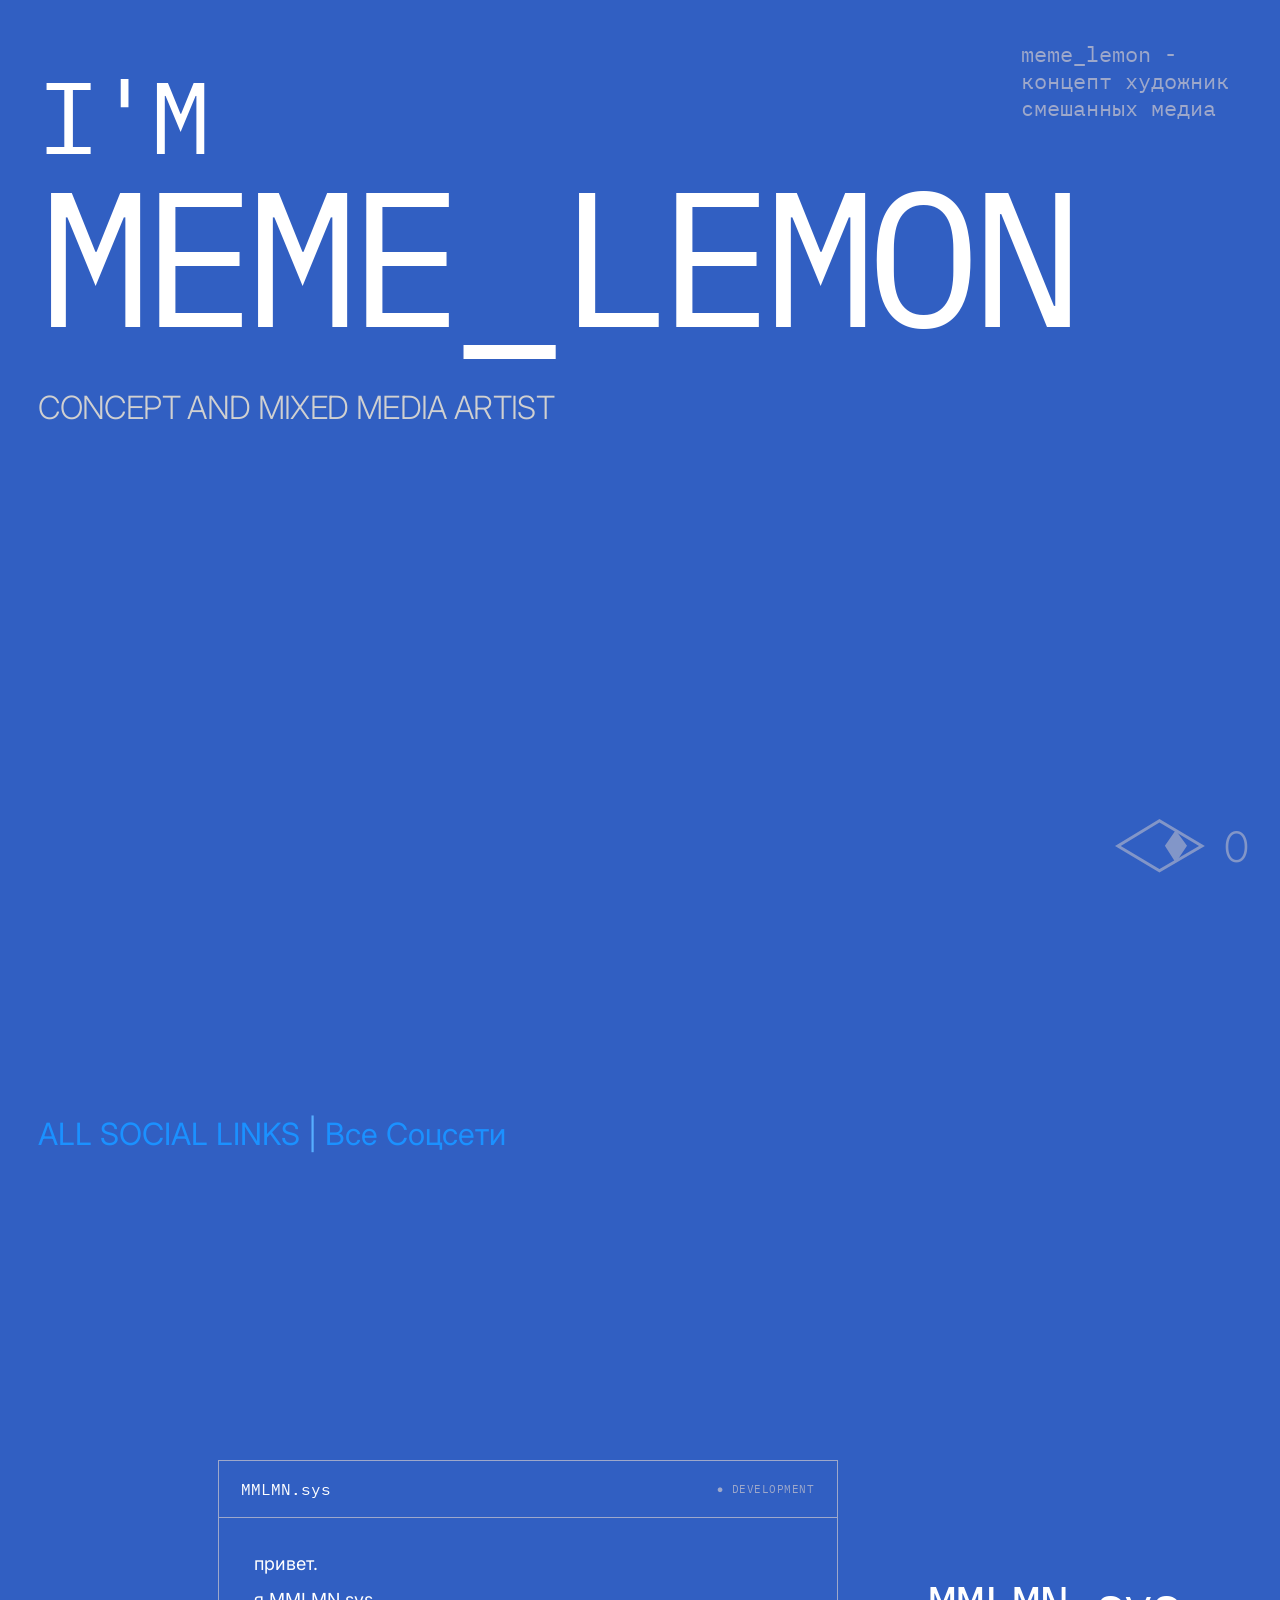
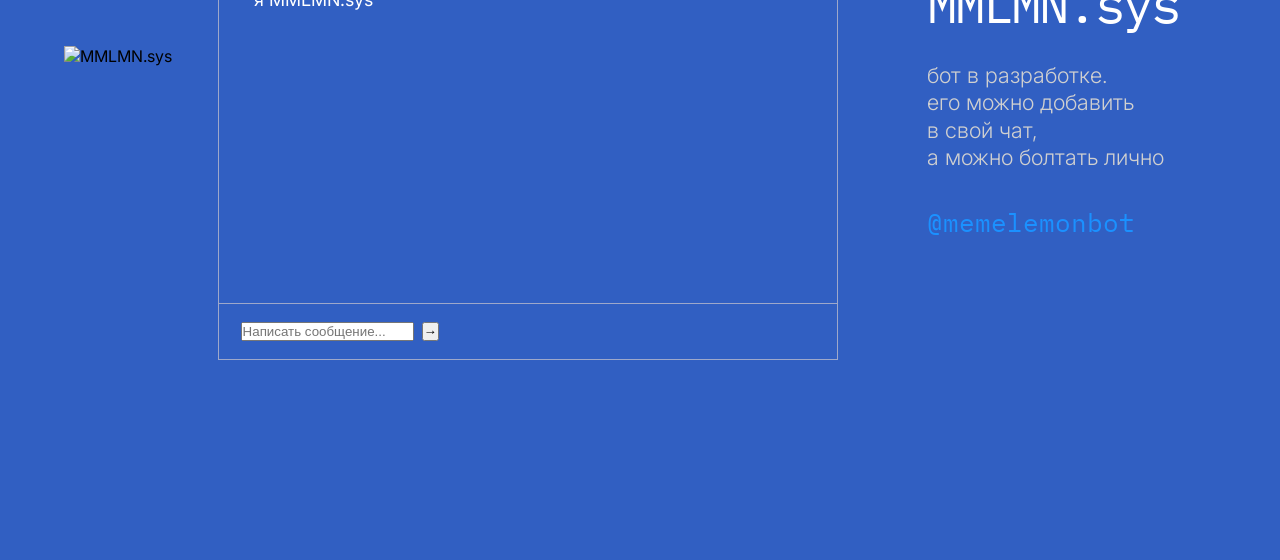
==== index.html @ f9fcbc7f "Update index.html" ====
<!DOCTYPE html>
<html lang="ru">

<head>

    <meta charset="UTF-8">
    <meta name="viewport" content="width=device-width, initial-scale=1.0">

    <title>meme_lemon - Concept and mixed media artist | meme lemon</title>

    <meta name="description"
        content="meme_lemon — концептуальный художник смешанных медиа. Concept and Mixed Media Artist. Автор проектов в стиле mixed media art. Также известен как meme lemon, memelemon и meme-lemon.">

    <meta name="keywords"
        content="
        meme_lemon,
        meme lemon,
        memelemon,
        meme-lemon,
        meme lemon artist,
        meme_lemon artist,
        meme lemon art,
        meme lemon artwork,
        concept artist,
        conceptual artist,
        mixed media artist,
        mixed media art,
        digital artist,
        художник,
        концептуальный художник,
        художник смешанных медиа
        ">

    <meta name="author" content="meme_lemon">

    <link rel="canonical" href="https://твой-сайт.github.io/">

    <link rel="preconnect" href="https://fonts.googleapis.com">
    <link rel="preconnect" href="https://fonts.gstatic.com" crossorigin>

    <link
        href="https://fonts.googleapis.com/css2?family=IBM+Plex+Mono:wght@400&family=Inter:wght@300;400&display=swap"
        rel="stylesheet">

    <link rel="stylesheet" href="style.css">

</head>

<body>

    <main class="hero">

        <div class="about">

            <p>
                meme_lemon -
                <br>
                концепт художник
                <br>
                смешанных медиа
            </p>

        </div>

        <div class="title">

            <div class="im">
                I'M
            </div>

            <h1>
                MEME_LEMON
            </h1>

            <h2>
                CONCEPT AND MIXED MEDIA ARTIST
            </h2>

        </div>

        <a class="socialButton" href="socials.html">

            ALL SOCIAL LINKS
            <span>|</span>
            Все Соцсети

        </a>

    </main>


    <!-- MMLMN.sys -->

    <section class="bot-section">

    <div class="bot-content">

        <div class="bot-avatar">

            <img
                src="bot-avatar.png"
                alt="MMLMN.sys">

        </div>


        <div class="bot-window">

            <div class="bot-header">

                <span>
                    MMLMN.sys
                </span>

                <span class="bot-status">
                    ● DEVELOPMENT
                </span>

            </div>


            <div
                class="bot-messages"
                id="botMessages">

                <div class="bot-message bot-message-model">
                    привет.
                </div>

                <div class="bot-message bot-message-model">
                    я MMLMN.sys
                </div>

            </div>


            <form
                class="bot-input"
                id="botForm">

                <input
                    id="botInput"
                    type="text"
                    placeholder="Написать сообщение..."
                    autocomplete="off">

                <button
                    type="submit">
                    →
                </button>

            </form>

        </div>

    </div>


    <div class="bot-info">

        <div class="bot-info-title">
            MMLMN.sys
        </div>

        <div class="bot-info-text">

            бот в разработке.
            <br>
            его можно добавить
            <br>
            в свой чат,
            <br>
            а можно болтать лично

        </div>


        <a
            class="bot-username"
            href="https://t.me/memelemonbot"
            target="_blank">

            @memelemonbot

        </a>

    </div>

</section>

    <div class="visitor-counter">

        <svg
            class="eye-icon"
            viewBox="0 0 598 356"
            xmlns="http://www.w3.org/2000/svg">

            <path
                d="M295.402 11.6731L19.4023 179.673L295.402 343.673L577.402 179.673L295.402 11.6731Z"
                stroke="#9EA8CA"
                stroke-width="20"
                fill="none"/>

            <path
                d="M403.306 87.6731L340.402 178.384L403.306 277.673L469.402 178.384L403.306 87.6731Z"
                fill="#9EA8CA"
                stroke="#9EA8CA"
                stroke-width="15"/>

        </svg>

        <span id="visitorCount">0</span>

    </div>


    <script src="visitors.js"></script>

</body>

</html>
---- style.css ----
* {
    margin: 0;
    padding: 0;
    box-sizing: border-box;
}

html,
body {
    width: 100%;
    min-height: 100%;
}

html {
    scroll-behavior: smooth;
}

body {

    background: #315FC2;

    overflow-x: hidden;
    overflow-y: auto;

    font-family: "Inter", sans-serif;

}


/* ---------------------------- */
/* HERO */
/* ---------------------------- */

.hero {

    position: relative;

    width: 100vw;

    /*
        Первый холст теперь длиннее обычного экрана.
        Контент остаётся наверху,
        а снизу появляется большое пустое пространство.
    */

    min-height: 140vh;

}


/* ---------------------------- */
/* ABOUT */
/* ---------------------------- */

.about {

    position: absolute;

    top: 4.5vh;
    right: 4vw;

}

.about p {

    font-family: "IBM Plex Mono", monospace;

    font-size: clamp(18px, 1.7vw, 34px);

    line-height: 1.25;

    color: #9EA8CA;

}


/* ---------------------------- */
/* TITLE */
/* ---------------------------- */

.title {

    position: absolute;

    left: 3vw;
    top: 8vh;

}

.im {

    font-family: "IBM Plex Mono", monospace;

    font-size: clamp(60px, 8vw, 150px);

    color: white;

    letter-spacing: -0.05em;

    line-height: 0.85;

}

h1 {

    font-family: "IBM Plex Mono", monospace;

    font-weight: 400;

    font-size: clamp(120px, 15vw, 330px);

    letter-spacing: -0.06em;

    line-height: 0.82;

    color: white;

    white-space: nowrap;

    transform: translateY(2vh);

}

h2 {

    margin-top: 8vh;

    font-family: "Inter", sans-serif;

    font-weight: 300;

    font-size: clamp(24px, 2.5vw, 58px);

    color: #D0D0D0;

    letter-spacing: -0.02em;

}


/* ---------------------------- */
/* SOCIAL BUTTON */
/* ---------------------------- */

.socialButton {

    position: absolute;

    left: 3vw;
    bottom: 12vh;

    text-decoration: none;

    font-family: "Inter", sans-serif;

    font-size: clamp(26px, 2.4vw, 55px);

    color: #1B91FF;

    transition: .2s ease;

}

.socialButton span {

    color: #57AEFF;

}

.socialButton:hover {

    color: white;

    transform: translateX(10px);

}

.socialButton:hover span {

    color: white;

}


/* ---------------------------- */
/* MMLMN.SYS */
/* ---------------------------- */

.bot-section {

    position: relative;

    width: 100vw;

    min-height: 100vh;

    padding: 15vh 5vw;

    display: flex;

    align-items: center;

    justify-content: flex-start;

    gap: 7vw;

}


/* ---------------------------- */
/* BOT CONTENT */
/* ---------------------------- */

.bot-content {

    display: flex;

    align-items: center;

    gap: 2vw;

}


/* ---------------------------- */
/* BOT AVATAR */
/* ---------------------------- */

.bot-avatar {

    width: clamp(100px, 10vw, 170px);

    height: clamp(100px, 10vw, 170px);

    flex-shrink: 0;

}

.bot-avatar img {

    width: 100%;
    height: 100%;

    object-fit: cover;

    display: block;

}


/* ---------------------------- */
/* BOT WINDOW */
/* ---------------------------- */

.bot-window {

    width: min(620px, 55vw);

    min-height: 500px;

    border: 1px solid #9EA8CA;

    display: flex;

    flex-direction: column;

    background: #315FC2;

}


/* ---------------------------- */
/* BOT HEADER */
/* ---------------------------- */

.bot-header {

    padding: 18px 22px;

    border-bottom: 1px solid #9EA8CA;

    font-family: "IBM Plex Mono", monospace;

    font-size: 16px;

    color: white;

    display: flex;

    justify-content: space-between;

    align-items: center;

}

.bot-status {

    font-size: 11px;

    color: #9EA8CA;

    letter-spacing: .05em;

}


/* ---------------------------- */
/* BOT MESSAGES */
/* ---------------------------- */

.bot-messages {

    flex: 1;

    padding: 35px;

    font-family: "Inter", sans-serif;

    font-size: 18px;

    color: white;

}

.bot-message {

    margin-bottom: 15px;

}


/* ---------------------------- */
/* BOT INPUT */
/* ---------------------------- */

.bot-input {

    border-top: 1px solid #9EA8CA;

    padding: 18px 22px;

    font-family: "IBM Plex Mono", monospace;

    font-size: 14px;

    color: #9EA8CA;

}


/* ---------------------------- */
/* BOT INFO */
/* ---------------------------- */

.bot-info {

    max-width: 350px;

    align-self: center;

}


.bot-info-title {

    font-family: "IBM Plex Mono", monospace;

    font-size: clamp(35px, 4vw, 70px);

    color: white;

    letter-spacing: -0.06em;

    line-height: .9;

    margin-bottom: 35px;

}


.bot-info-text {

    font-family: "Inter", sans-serif;

    font-weight: 300;

    font-size: clamp(20px, 1.7vw, 32px);

    line-height: 1.25;

    color: #D0D0D0;

}


.bot-username {

    display: inline-block;

    margin-top: 35px;

    font-family: "IBM Plex Mono", monospace;

    font-size: clamp(22px, 2vw, 38px);

    color: #1B91FF;

    text-decoration: none;

    transition: .2s ease;

}


.bot-username:hover {

    color: white;

    transform: translateX(10px);

}

/* ---------------------------- */
/* VISITOR COUNTER */
/* ---------------------------- */

.visitor-counter {

    position: fixed;

    right: 2.5vw;
    bottom: 3vh;

    display: flex;

    align-items: center;

    gap: 1.2rem;

    z-index: 1000;

    opacity: .75;

    transition: .25s;

}

.visitor-counter:hover {

    opacity: 1;

}

.eye-icon {

    width: 90px;

    height: auto;

    flex-shrink: 0;

}

#visitorCount {

    font-family: "Inter", sans-serif;

    font-size: 42px;

    font-weight: 300;

    color: #9EA8CA;

    letter-spacing: -0.03em;

    user-select: none;

}


/* ---------------------------- */
/* MOBILE */
/* ---------------------------- */

@media (max-width: 900px) {


    /* HERO */

    .hero {

        min-height: 125vh;

        padding: 0;

    }


    /* ABOUT */

    .about {

        left: 6vw;

        right: auto;

        top: 6vw;

    }

    .about p {

        font-size: 4vw;

    }


    /* TITLE */

    .title {

        left: 6vw;

        top: 18vh;

    }

    .im {

        font-size: 14vw;

    }

    h1 {

        font-size: 22vw;

        white-space: normal;

        line-height: .9;

        transform: translateY(0);

    }

    h2 {

        font-size: 5vw;

        margin-top: 8vw;

    }


    /* SOCIAL BUTTON */

    .socialButton {

        left: 6vw;

        bottom: 7vw;

        font-size: 6vw;

    }


    /* BOT SECTION */

    .bot-section {

    min-height: 100vh;

    padding: 15vh 6vw 20vh;

    flex-direction: column;

    align-items: flex-start;

    justify-content: center;

    gap: 60px;

}


.bot-content {

    width: 100%;

    flex-direction: column;

    align-items: flex-start;

    gap: 25px;

}


.bot-avatar {

    width: 100px;

    height: 100px;

}


.bot-window {

    width: 100%;

    min-height: 450px;

}


.bot-info {

    max-width: 100%;

}


.bot-info-title {

    font-size: 12vw;

}


.bot-info-text {

    font-size: 5vw;

}


.bot-username {

    font-size: 6vw;

}

    /* COUNTER */

    .visitor-counter {

        right: 4vw;

        bottom: 3vw;

        gap: .7rem;

    }

    .eye-icon {

        width: 55px;

    }

    #visitorCount {

        font-size: 25px;

    }

}


/* ---------------------------- */
/* SOCIAL PAGE */
/* ---------------------------- */

.social-page {

    width: 100vw;

    min-height: 100vh;

    background: #315FC2;

    padding-left: 6vw;

    padding-top: 5vh;

}


.social-title {

    font-family: "IBM Plex Mono", monospace;

    font-size: clamp(70px, 10vw, 180px);

    color: white;

    letter-spacing: -0.08em;

    line-height: 0.8;

    white-space: nowrap;

}


.social-links {

    margin-top: 6vh;

    display: flex;

    flex-direction: column;

    gap: 1.8vh;

}


.social-links a {

    font-family: "IBM Plex Mono", monospace;

    font-size: clamp(28px, 3vw, 65px);

    color: white;

    text-decoration: none;

    letter-spacing: -0.05em;

    display: block;

    transition: transform .25s ease, opacity .25s ease;

}


.social-links a:hover {

    transform: translateX(20px);

    opacity: .7;

}
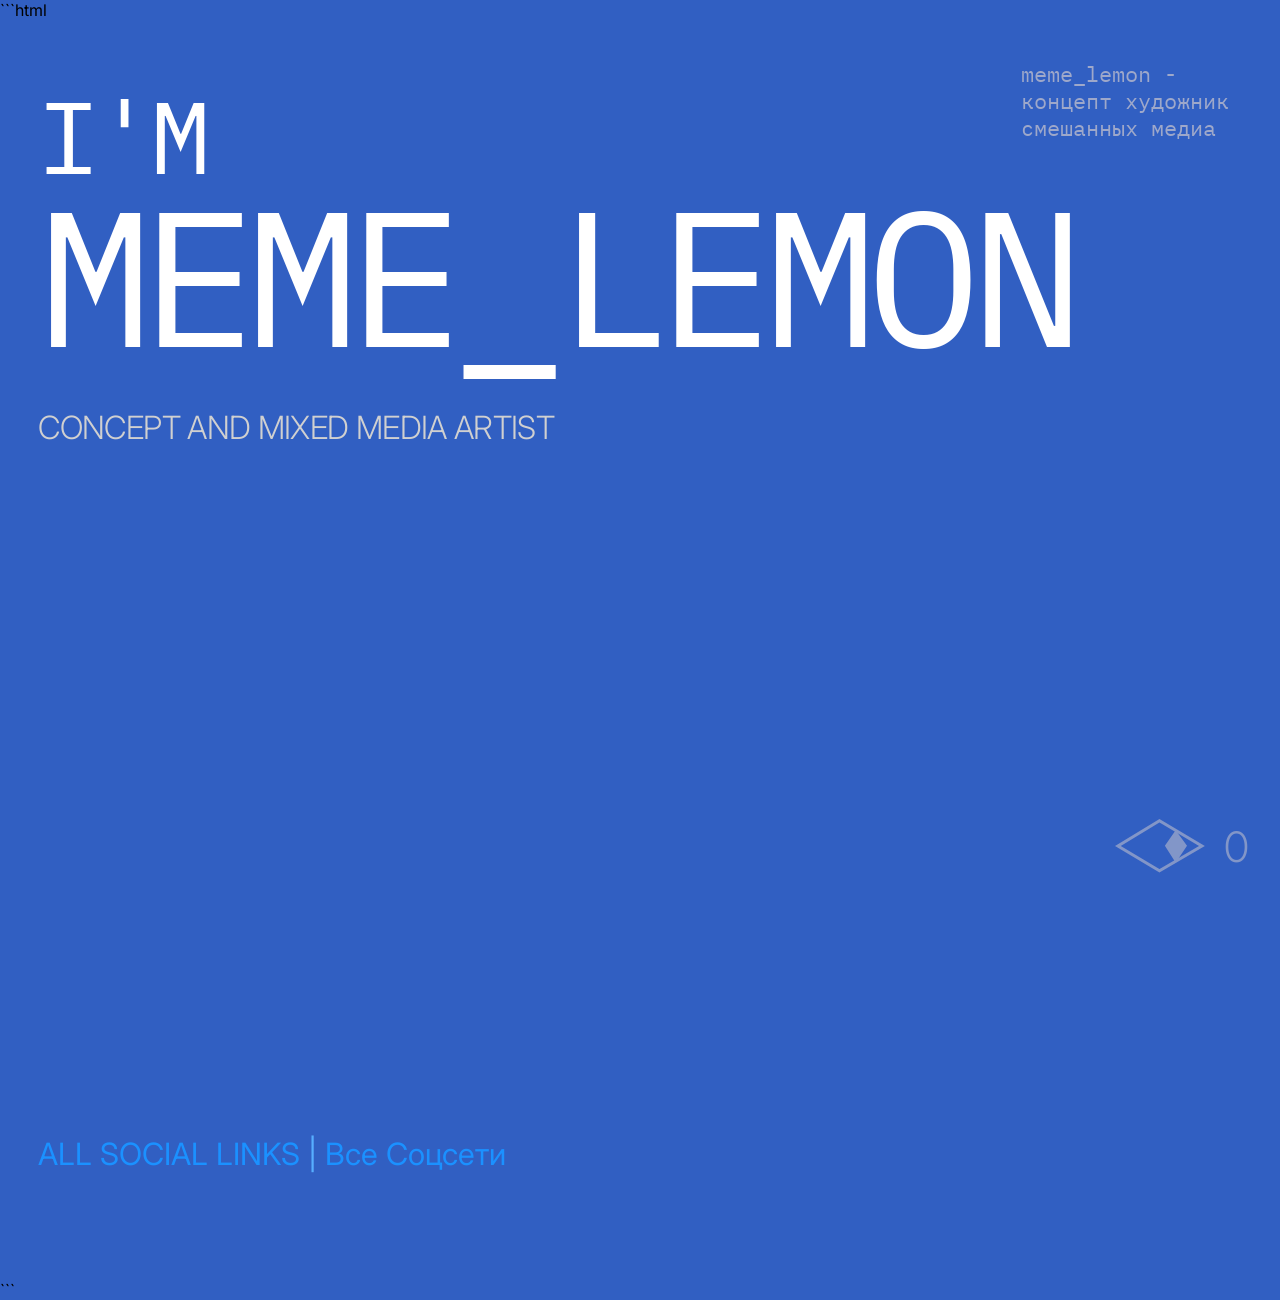
==== commit 5edbc201: "Update index.html" ====
--- a/index.html
+++ b/index.html
@@ -1,3 +1,4 @@
+```html
 <!DOCTYPE html>
 <html lang="ru">
 
@@ -89,105 +90,6 @@
     </main>
 
 
-    <!-- MMLMN.sys -->
-
-    <section class="bot-section">
-
-    <div class="bot-content">
-
-        <div class="bot-avatar">
-
-            <img
-                src="bot-avatar.png"
-                alt="MMLMN.sys">
-
-        </div>
-
-
-        <div class="bot-window">
-
-            <div class="bot-header">
-
-                <span>
-                    MMLMN.sys
-                </span>
-
-                <span class="bot-status">
-                    ● DEVELOPMENT
-                </span>
-
-            </div>
-
-
-            <div
-                class="bot-messages"
-                id="botMessages">
-
-                <div class="bot-message bot-message-model">
-                    привет.
-                </div>
-
-                <div class="bot-message bot-message-model">
-                    я MMLMN.sys
-                </div>
-
-            </div>
-
-
-            <form
-                class="bot-input"
-                id="botForm">
-
-                <input
-                    id="botInput"
-                    type="text"
-                    placeholder="Написать сообщение..."
-                    autocomplete="off">
-
-                <button
-                    type="submit">
-                    →
-                </button>
-
-            </form>
-
-        </div>
-
-    </div>
-
-
-    <div class="bot-info">
-
-        <div class="bot-info-title">
-            MMLMN.sys
-        </div>
-
-        <div class="bot-info-text">
-
-            бот в разработке.
-            <br>
-            его можно добавить
-            <br>
-            в свой чат,
-            <br>
-            а можно болтать лично
-
-        </div>
-
-
-        <a
-            class="bot-username"
-            href="https://t.me/memelemonbot"
-            target="_blank">
-
-            @memelemonbot
-
-        </a>
-
-    </div>
-
-</section>
-
     <div class="visitor-counter">
 
         <svg
@@ -213,9 +115,9 @@
 
     </div>
 
-
     <script src="visitors.js"></script>
 
 </body>
 
 </html>
+```
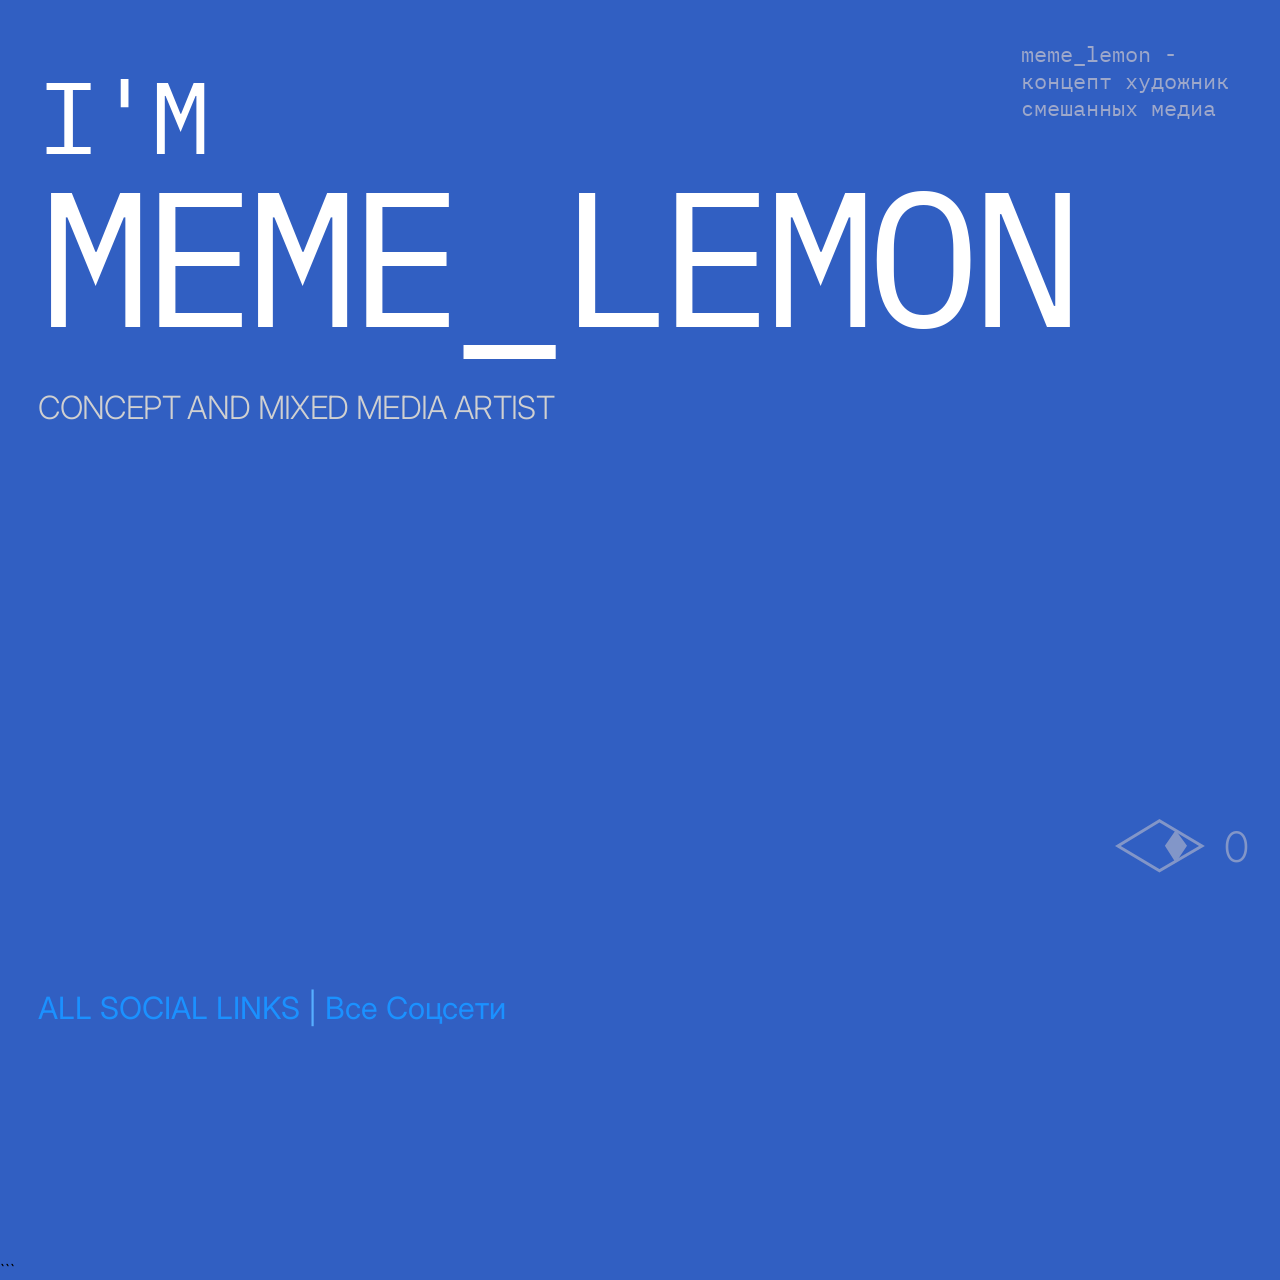
==== commit e1e1235b: "Update index.html" ====
--- a/index.html
+++ b/index.html
@@ -1,4 +1,4 @@
-```html
+
 <!DOCTYPE html>
 <html lang="ru">
 
--- a/style.css
+++ b/style.css
@@ -146,7 +146,7 @@
     position: absolute;
 
     left: 3vw;
-    bottom: 12vh;
+    bottom: 26vh;
 
     text-decoration: none;
 
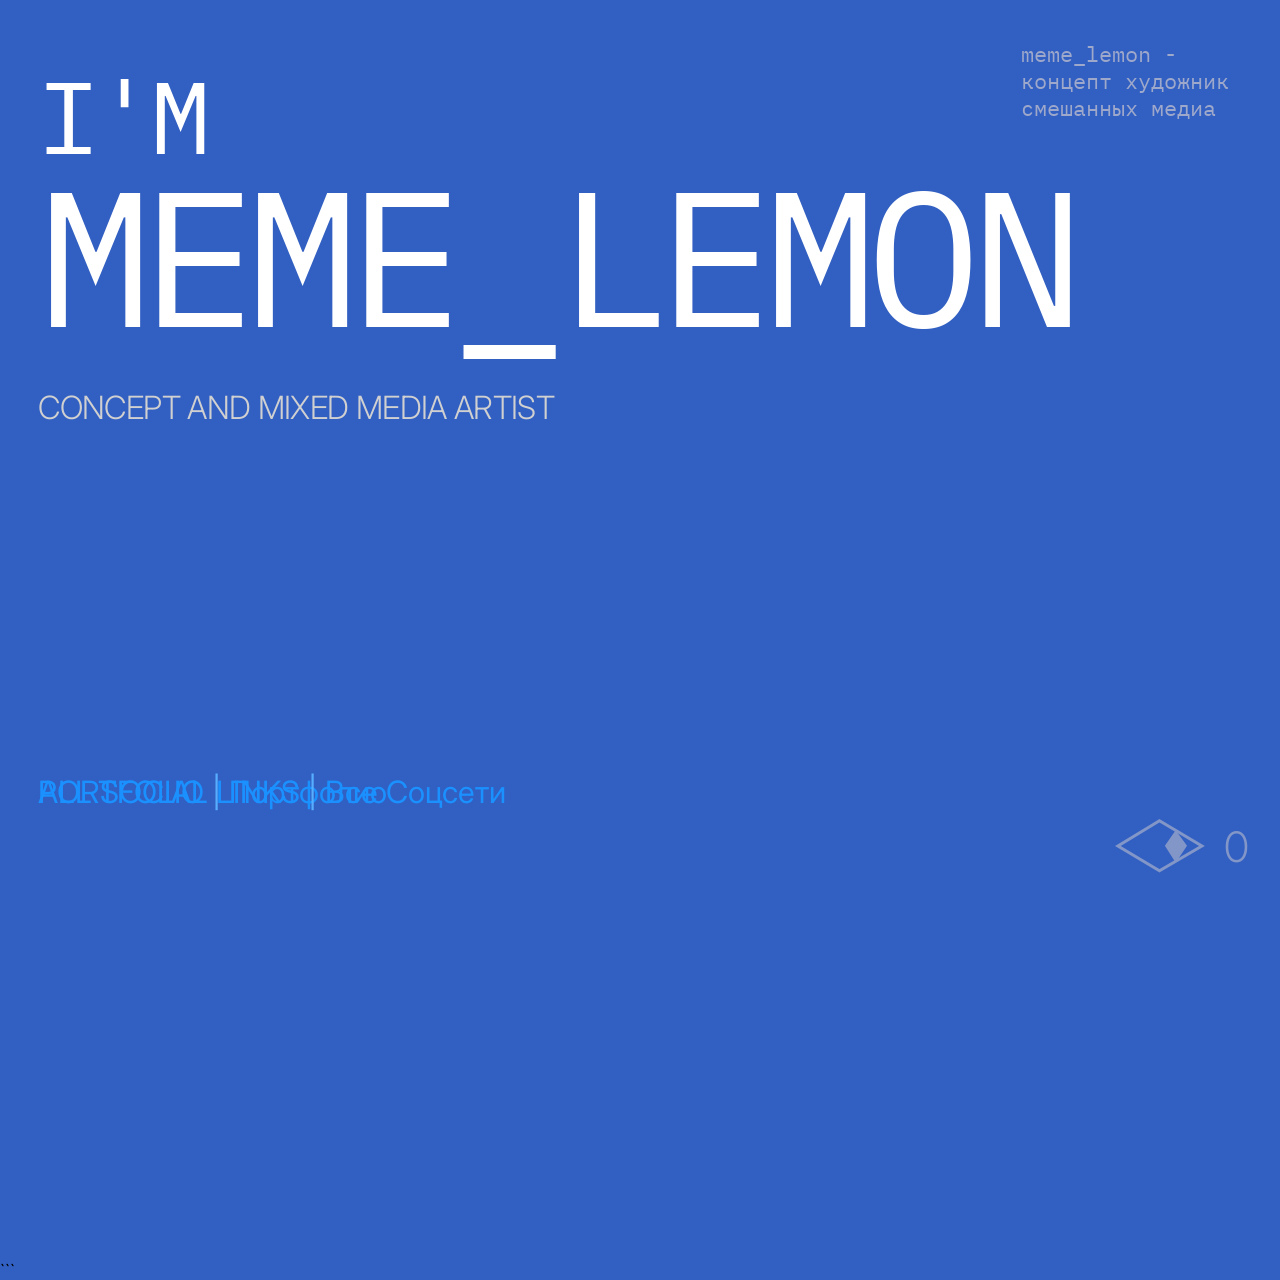
==== commit ccf604e2: "Update index.html" ====
--- a/index.html
+++ b/index.html
@@ -79,13 +79,21 @@
 
         </div>
 
-        <a class="socialButton" href="socials.html">
+        <div class="mainLinks">
 
-            ALL SOCIAL LINKS
-            <span>|</span>
-            Все Соцсети
+    <a class="socialButton" href="portfolio.html">
+        PORTFOLIO
+        <span>|</span>
+        Портфолио
+    </a>
 
-        </a>
+    <a class="socialButton" href="socials.html">
+        ALL SOCIAL LINKS
+        <span>|</span>
+        Все Соцсети
+    </a>
+
+</div>
 
     </main>
 
--- a/style.css
+++ b/style.css
@@ -146,7 +146,7 @@
     position: absolute;
 
     left: 3vw;
-    bottom: 26vh;
+    bottom: 50vh;
 
     text-decoration: none;
 
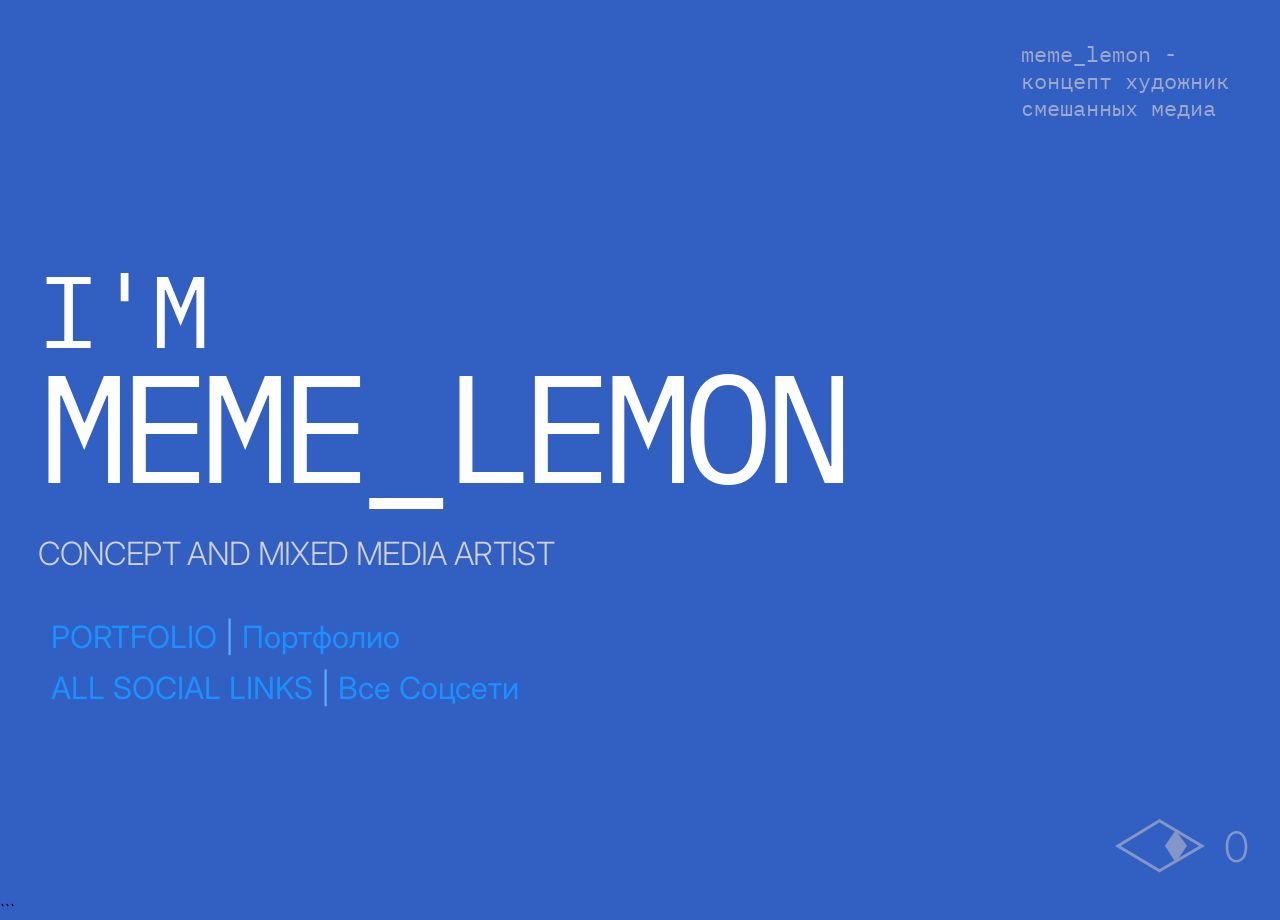
==== commit 9c55b494: "Refresh homepage stylesheet cache" ====
--- a/index.html
+++ b/index.html
@@ -43,7 +43,7 @@
         href="https://fonts.googleapis.com/css2?family=IBM+Plex+Mono:wght@400&family=Inter:wght@300;400&display=swap"
         rel="stylesheet">
 
-    <link rel="stylesheet" href="style.css">
+    <link rel="stylesheet" href="style.css?v=home2">
 
 </head>
 
--- a/style.css
+++ b/style.css
@@ -15,731 +15,239 @@
 }
 
 body {
-
     background: #315FC2;
-
     overflow-x: hidden;
     overflow-y: auto;
-
-    font-family: "Inter", sans-serif;
-
-}
-
-
-/* ---------------------------- */
-/* HERO */
-/* ---------------------------- */
+    font-family: "Inter", sans-serif;
+}
+
+/* HOME */
 
 .hero {
-
-    position: relative;
-
-    width: 100vw;
-
-    /*
-        Первый холст теперь длиннее обычного экрана.
-        Контент остаётся наверху,
-        а снизу появляется большое пустое пространство.
-    */
-
-    min-height: 140vh;
-
-}
-
-
-/* ---------------------------- */
-/* ABOUT */
-/* ---------------------------- */
+    width: 100%;
+    min-height: 100vh;
+    min-height: 100svh;
+    padding: 4.5vh 4vw 5vh;
+    display: flex;
+    flex-direction: column;
+    align-items: flex-start;
+}
 
 .about {
-
-    position: absolute;
-
-    top: 4.5vh;
-    right: 4vw;
-
+    align-self: flex-end;
 }
 
 .about p {
-
-    font-family: "IBM Plex Mono", monospace;
-
+    font-family: "IBM Plex Mono", monospace;
     font-size: clamp(18px, 1.7vw, 34px);
-
     line-height: 1.25;
-
     color: #9EA8CA;
-
-}
-
-
-/* ---------------------------- */
-/* TITLE */
-/* ---------------------------- */
+}
 
 .title {
-
-    position: absolute;
-
-    left: 3vw;
-    top: 8vh;
-
+    width: 100%;
+    margin-top: clamp(100px, 16vh, 210px);
+    margin-left: -1vw;
 }
 
 .im {
-
-    font-family: "IBM Plex Mono", monospace;
-
+    font-family: "IBM Plex Mono", monospace;
     font-size: clamp(60px, 8vw, 150px);
-
-    color: white;
-
+    color: white;
     letter-spacing: -0.05em;
-
     line-height: 0.85;
-
 }
 
 h1 {
-
-    font-family: "IBM Plex Mono", monospace;
-
+    max-width: 100%;
+    font-family: "IBM Plex Mono", monospace;
     font-weight: 400;
-
-    font-size: clamp(120px, 15vw, 330px);
-
-    letter-spacing: -0.06em;
-
-    line-height: 0.82;
-
-    color: white;
-
+    font-size: clamp(64px, 12vw, 220px);
+    letter-spacing: -0.075em;
+    line-height: 0.95;
+    color: white;
     white-space: nowrap;
-
-    transform: translateY(2vh);
-
 }
 
 h2 {
-
-    margin-top: 8vh;
-
-    font-family: "Inter", sans-serif;
-
+    max-width: 100%;
+    margin-top: clamp(24px, 4vh, 52px);
+    font-family: "Inter", sans-serif;
     font-weight: 300;
-
-    font-size: clamp(24px, 2.5vw, 58px);
-
+    font-size: clamp(20px, 2.5vw, 48px);
+    line-height: 1.2;
     color: #D0D0D0;
-
     letter-spacing: -0.02em;
-
-}
-
-
-/* ---------------------------- */
-/* SOCIAL BUTTON */
-/* ---------------------------- */
+}
+
+.mainLinks {
+    position: static;
+    display: flex;
+    flex-direction: column;
+    align-items: flex-start;
+    gap: clamp(10px, 1.5vh, 20px);
+    margin-top: clamp(32px, 5vh, 64px);
+}
 
 .socialButton {
-
-    position: absolute;
-
-    left: 3vw;
-    bottom: 50vh;
-
+    display: block;
     text-decoration: none;
-
-    font-family: "Inter", sans-serif;
-
-    font-size: clamp(26px, 2.4vw, 55px);
-
+    font-family: "Inter", sans-serif;
+    font-size: clamp(24px, 2.4vw, 48px);
     color: #1B91FF;
-
     transition: .2s ease;
-
 }
 
 .socialButton span {
-
     color: #57AEFF;
-
 }
 
 .socialButton:hover {
-
-    color: white;
-
+    color: white;
     transform: translateX(10px);
-
 }
 
 .socialButton:hover span {
-
-    color: white;
-
-}
-
-
-/* ---------------------------- */
-/* MMLMN.SYS */
-/* ---------------------------- */
-
-.bot-section {
-
-    position: relative;
-
-    width: 100vw;
-
-    min-height: 100vh;
-
-    padding: 15vh 5vw;
-
-    display: flex;
-
-    align-items: center;
-
-    justify-content: flex-start;
-
-    gap: 7vw;
-
-}
-
-
-/* ---------------------------- */
-/* BOT CONTENT */
-/* ---------------------------- */
-
-.bot-content {
-
-    display: flex;
-
-    align-items: center;
-
-    gap: 2vw;
-
-}
-
-
-/* ---------------------------- */
-/* BOT AVATAR */
-/* ---------------------------- */
-
-.bot-avatar {
-
-    width: clamp(100px, 10vw, 170px);
-
-    height: clamp(100px, 10vw, 170px);
-
-    flex-shrink: 0;
-
-}
-
-.bot-avatar img {
-
-    width: 100%;
-    height: 100%;
-
-    object-fit: cover;
-
-    display: block;
-
-}
-
-
-/* ---------------------------- */
-/* BOT WINDOW */
-/* ---------------------------- */
-
-.bot-window {
-
-    width: min(620px, 55vw);
-
-    min-height: 500px;
-
-    border: 1px solid #9EA8CA;
-
-    display: flex;
-
-    flex-direction: column;
-
-    background: #315FC2;
-
-}
-
-
-/* ---------------------------- */
-/* BOT HEADER */
-/* ---------------------------- */
-
-.bot-header {
-
-    padding: 18px 22px;
-
-    border-bottom: 1px solid #9EA8CA;
-
-    font-family: "IBM Plex Mono", monospace;
-
-    font-size: 16px;
-
-    color: white;
-
-    display: flex;
-
-    justify-content: space-between;
-
-    align-items: center;
-
-}
-
-.bot-status {
-
-    font-size: 11px;
-
-    color: #9EA8CA;
-
-    letter-spacing: .05em;
-
-}
-
-
-/* ---------------------------- */
-/* BOT MESSAGES */
-/* ---------------------------- */
-
-.bot-messages {
-
-    flex: 1;
-
-    padding: 35px;
-
-    font-family: "Inter", sans-serif;
-
-    font-size: 18px;
-
-    color: white;
-
-}
-
-.bot-message {
-
-    margin-bottom: 15px;
-
-}
-
-
-/* ---------------------------- */
-/* BOT INPUT */
-/* ---------------------------- */
-
-.bot-input {
-
-    border-top: 1px solid #9EA8CA;
-
-    padding: 18px 22px;
-
-    font-family: "IBM Plex Mono", monospace;
-
-    font-size: 14px;
-
-    color: #9EA8CA;
-
-}
-
-
-/* ---------------------------- */
-/* BOT INFO */
-/* ---------------------------- */
-
-.bot-info {
-
-    max-width: 350px;
-
-    align-self: center;
-
-}
-
-
-.bot-info-title {
-
-    font-family: "IBM Plex Mono", monospace;
-
-    font-size: clamp(35px, 4vw, 70px);
-
-    color: white;
-
-    letter-spacing: -0.06em;
-
-    line-height: .9;
-
-    margin-bottom: 35px;
-
-}
-
-
-.bot-info-text {
-
-    font-family: "Inter", sans-serif;
-
-    font-weight: 300;
-
-    font-size: clamp(20px, 1.7vw, 32px);
-
-    line-height: 1.25;
-
-    color: #D0D0D0;
-
-}
-
-
-.bot-username {
-
-    display: inline-block;
-
-    margin-top: 35px;
-
-    font-family: "IBM Plex Mono", monospace;
-
-    font-size: clamp(22px, 2vw, 38px);
-
-    color: #1B91FF;
-
-    text-decoration: none;
-
-    transition: .2s ease;
-
-}
-
-
-.bot-username:hover {
-
-    color: white;
-
-    transform: translateX(10px);
-
-}
-
-/* ---------------------------- */
+    color: white;
+}
+
 /* VISITOR COUNTER */
-/* ---------------------------- */
 
 .visitor-counter {
-
     position: fixed;
-
     right: 2.5vw;
     bottom: 3vh;
-
-    display: flex;
-
+    display: flex;
     align-items: center;
-
     gap: 1.2rem;
-
     z-index: 1000;
-
     opacity: .75;
-
     transition: .25s;
-
 }
 
 .visitor-counter:hover {
-
     opacity: 1;
-
 }
 
 .eye-icon {
-
     width: 90px;
-
     height: auto;
-
     flex-shrink: 0;
-
 }
 
 #visitorCount {
-
-    font-family: "Inter", sans-serif;
-
+    font-family: "Inter", sans-serif;
     font-size: 42px;
-
     font-weight: 300;
-
     color: #9EA8CA;
-
     letter-spacing: -0.03em;
-
     user-select: none;
-
-}
-
-
-/* ---------------------------- */
+}
+
 /* MOBILE */
-/* ---------------------------- */
 
 @media (max-width: 900px) {
-
-
-    /* HERO */
-
     .hero {
-
-        min-height: 125vh;
-
-        padding: 0;
-
-    }
-
-
-    /* ABOUT */
+        min-height: 100vh;
+        min-height: 100svh;
+        padding: 5vw 6vw 12vh;
+    }
 
     .about {
-
-        left: 6vw;
-
-        right: auto;
-
-        top: 6vw;
-
+        align-self: flex-start;
     }
 
     .about p {
-
-        font-size: 4vw;
-
-    }
-
-
-    /* TITLE */
+        font-size: clamp(16px, 4vw, 22px);
+    }
 
     .title {
-
-        left: 6vw;
-
-        top: 18vh;
-
+        width: 100%;
+        margin-top: clamp(105px, 14vh, 165px);
+        margin-left: 0;
     }
 
     .im {
-
-        font-size: 14vw;
-
+        font-size: clamp(58px, 14vw, 86px);
     }
 
     h1 {
-
-        font-size: 22vw;
-
+        width: 100%;
+        font-size: clamp(46px, 11vw, 88px);
+        line-height: .98;
+        letter-spacing: -.075em;
         white-space: normal;
-
-        line-height: .9;
-
-        transform: translateY(0);
-
+        overflow-wrap: anywhere;
     }
 
     h2 {
-
-        font-size: 5vw;
-
-        margin-top: 8vw;
-
-    }
-
-
-    /* SOCIAL BUTTON */
+        max-width: 90%;
+        margin-top: 7vw;
+        font-size: clamp(17px, 4.5vw, 25px);
+        line-height: 1.25;
+    }
+
+    .mainLinks {
+        margin-top: clamp(30px, 6vh, 54px);
+        gap: 2vw;
+    }
 
     .socialButton {
-
-        left: 6vw;
-
-        bottom: 7vw;
-
-        font-size: 6vw;
-
-    }
-
-
-    /* BOT SECTION */
-
-    .bot-section {
-
+        font-size: clamp(20px, 5vw, 27px);
+    }
+
+    .visitor-counter {
+        right: 4vw;
+        bottom: 3vw;
+        gap: .7rem;
+    }
+
+    .eye-icon {
+        width: 55px;
+    }
+
+    #visitorCount {
+        font-size: 25px;
+    }
+}
+
+/* SOCIAL PAGE */
+
+.social-page {
+    width: 100%;
     min-height: 100vh;
-
-    padding: 15vh 6vw 20vh;
-
+    background: #315FC2;
+    padding-left: 6vw;
+    padding-top: 5vh;
+}
+
+.social-title {
+    font-family: "IBM Plex Mono", monospace;
+    font-size: clamp(70px, 10vw, 180px);
+    color: white;
+    letter-spacing: -0.08em;
+    line-height: 0.8;
+    white-space: nowrap;
+}
+
+.social-links {
+    margin-top: 6vh;
+    display: flex;
     flex-direction: column;
-
-    align-items: flex-start;
-
-    justify-content: center;
-
-    gap: 60px;
-
-}
-
-
-.bot-content {
-
-    width: 100%;
-
-    flex-direction: column;
-
-    align-items: flex-start;
-
-    gap: 25px;
-
-}
-
-
-.bot-avatar {
-
-    width: 100px;
-
-    height: 100px;
-
-}
-
-
-.bot-window {
-
-    width: 100%;
-
-    min-height: 450px;
-
-}
-
-
-.bot-info {
-
-    max-width: 100%;
-
-}
-
-
-.bot-info-title {
-
-    font-size: 12vw;
-
-}
-
-
-.bot-info-text {
-
-    font-size: 5vw;
-
-}
-
-
-.bot-username {
-
-    font-size: 6vw;
-
-}
-
-    /* COUNTER */
-
-    .visitor-counter {
-
-        right: 4vw;
-
-        bottom: 3vw;
-
-        gap: .7rem;
-
-    }
-
-    .eye-icon {
-
-        width: 55px;
-
-    }
-
-    #visitorCount {
-
-        font-size: 25px;
-
-    }
-
-}
-
-
-/* ---------------------------- */
-/* SOCIAL PAGE */
-/* ---------------------------- */
-
-.social-page {
-
-    width: 100vw;
-
-    min-height: 100vh;
-
-    background: #315FC2;
-
-    padding-left: 6vw;
-
-    padding-top: 5vh;
-
-}
-
-
-.social-title {
-
-    font-family: "IBM Plex Mono", monospace;
-
-    font-size: clamp(70px, 10vw, 180px);
-
-    color: white;
-
-    letter-spacing: -0.08em;
-
-    line-height: 0.8;
-
-    white-space: nowrap;
-
-}
-
-
-.social-links {
-
-    margin-top: 6vh;
-
-    display: flex;
-
-    flex-direction: column;
-
     gap: 1.8vh;
-
-}
-
+}
 
 .social-links a {
-
-    font-family: "IBM Plex Mono", monospace;
-
+    font-family: "IBM Plex Mono", monospace;
     font-size: clamp(28px, 3vw, 65px);
-
-    color: white;
-
+    color: white;
     text-decoration: none;
-
     letter-spacing: -0.05em;
-
     display: block;
-
     transition: transform .25s ease, opacity .25s ease;
-
-}
-
+}
 
 .social-links a:hover {
-
     transform: translateX(20px);
-
     opacity: .7;
-
-}
+}
